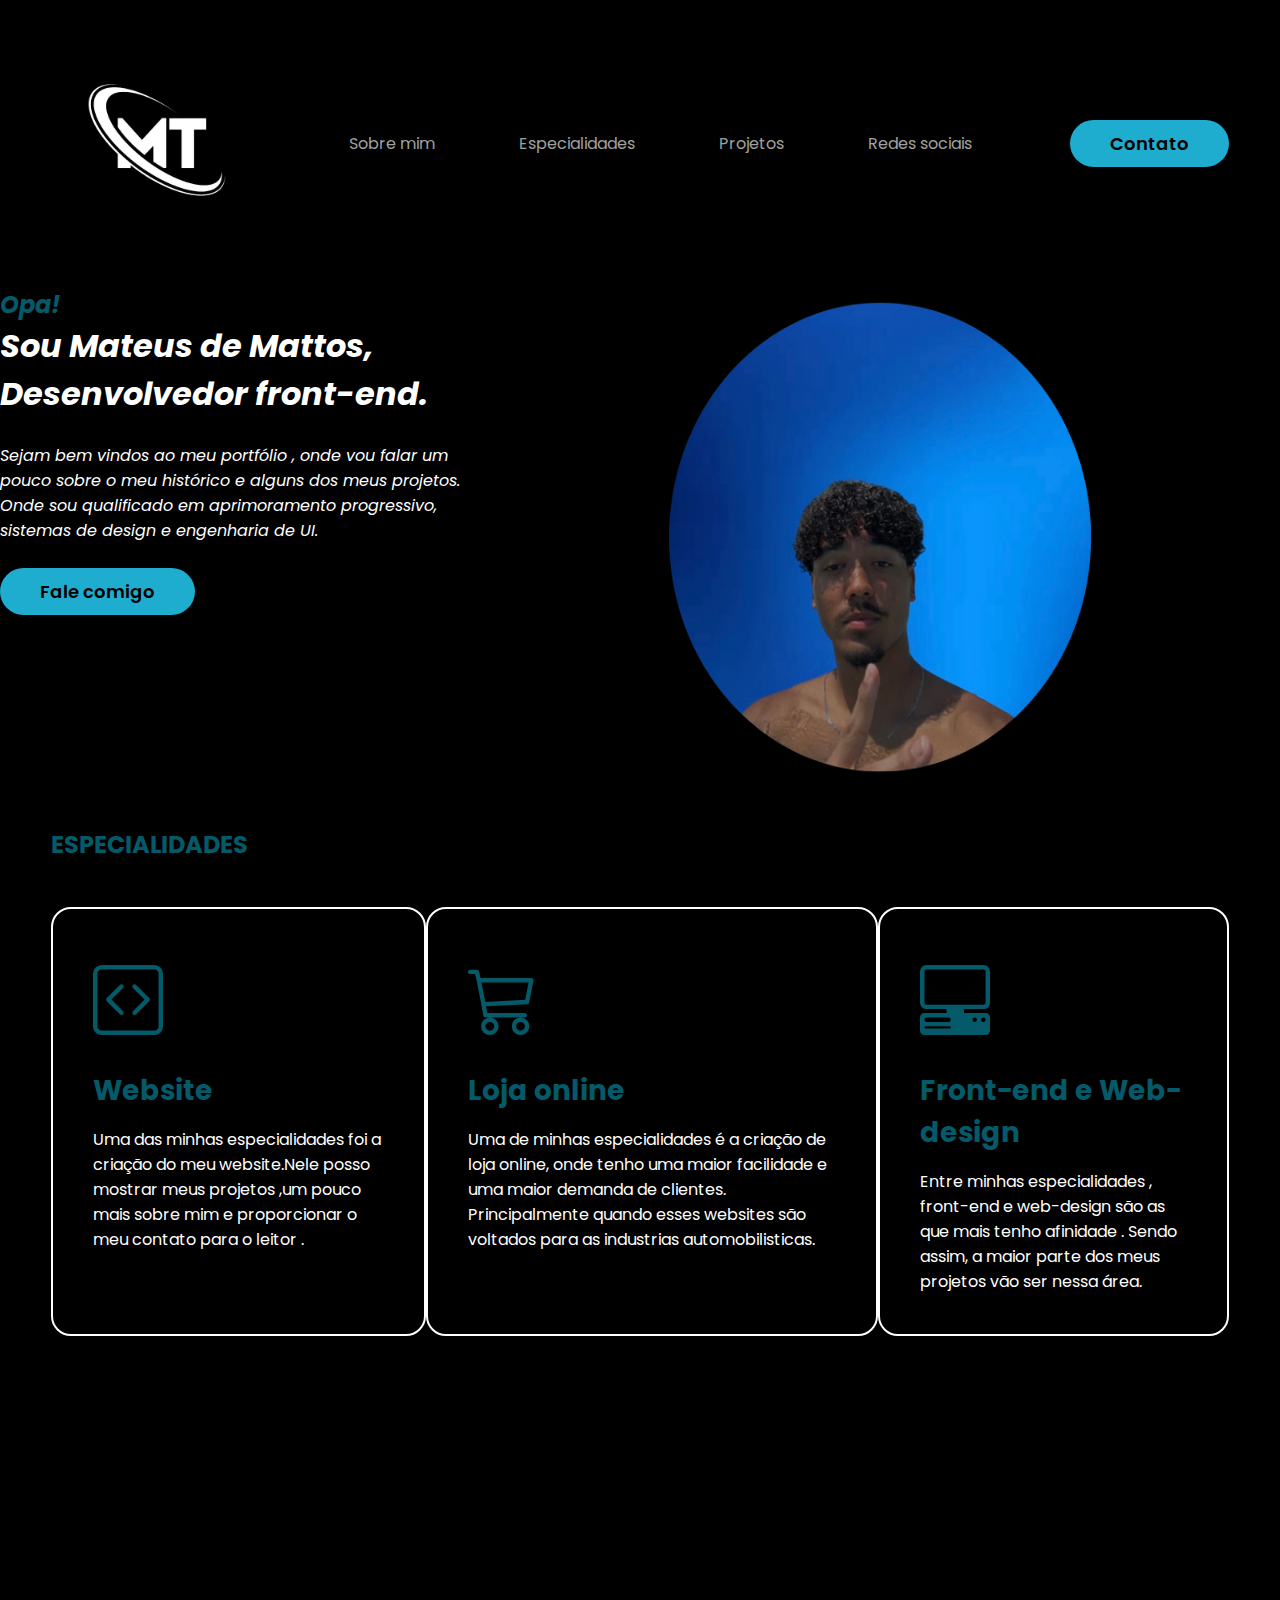
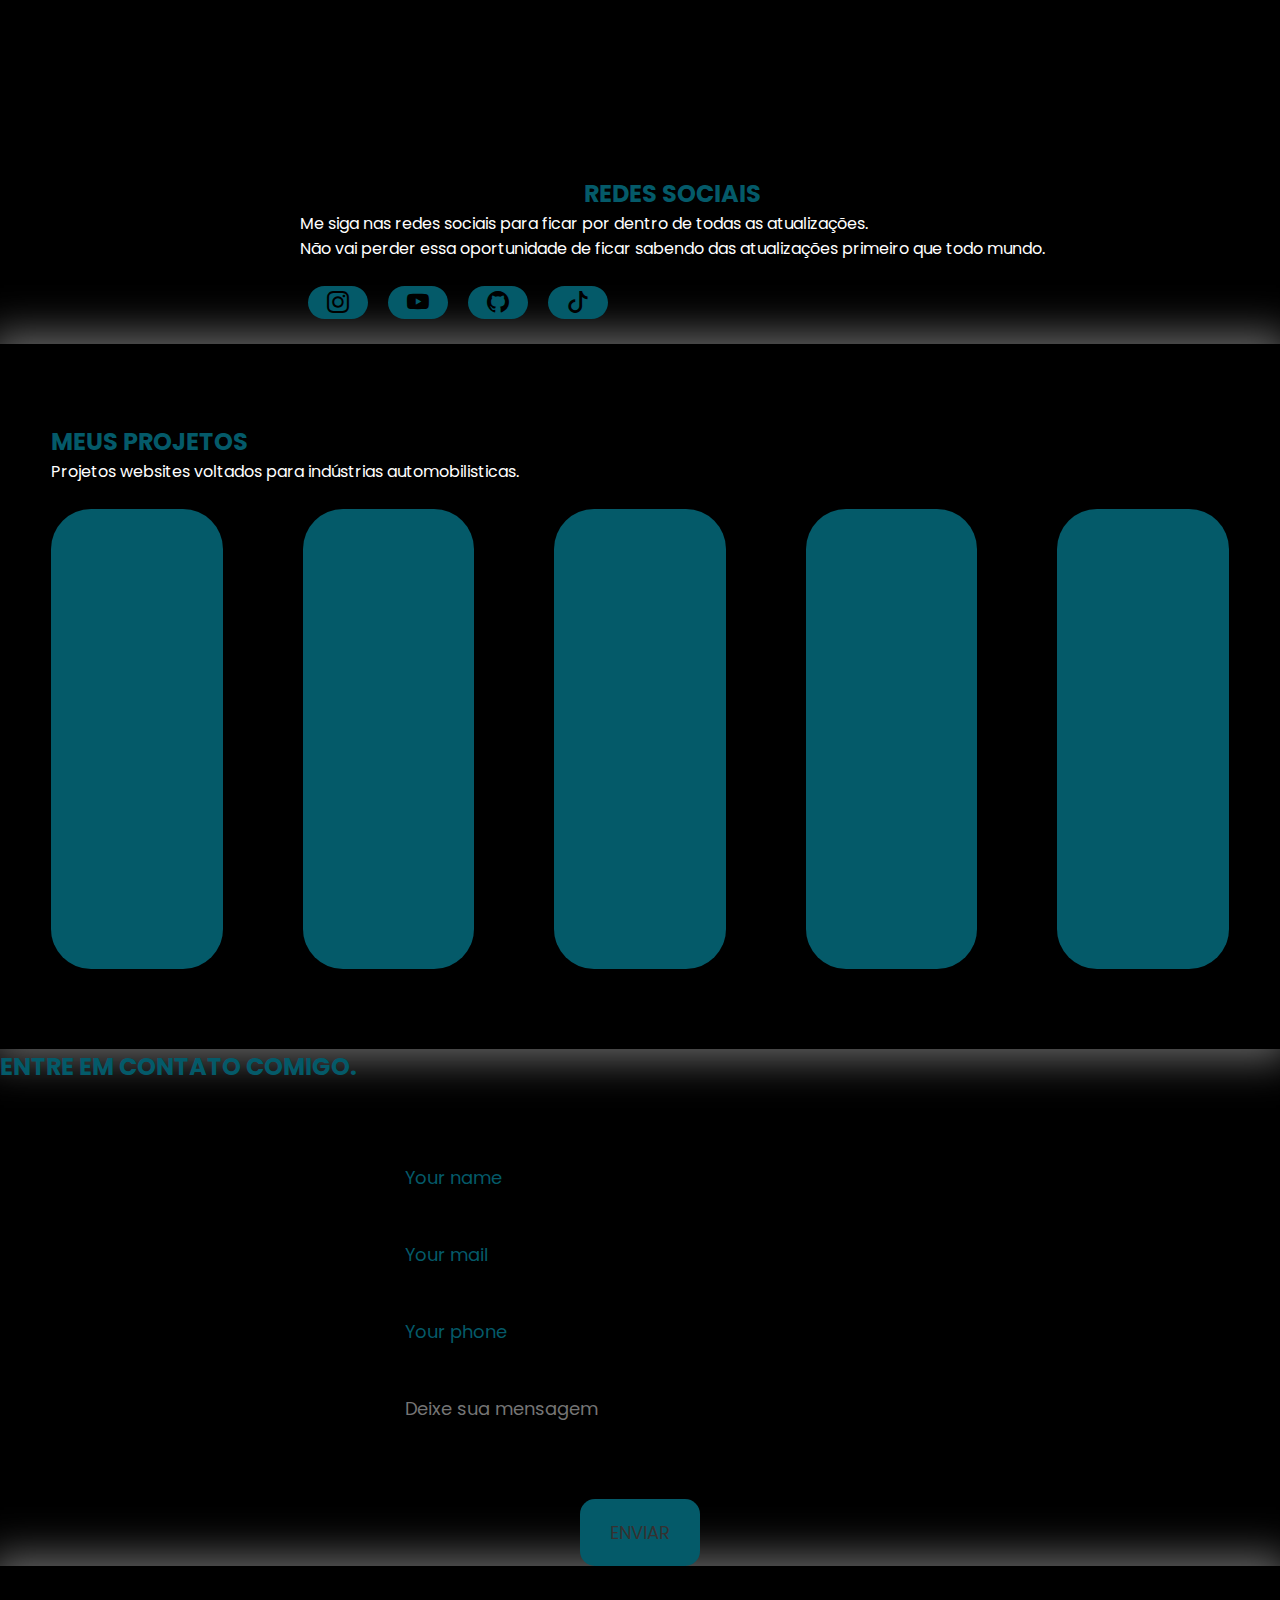
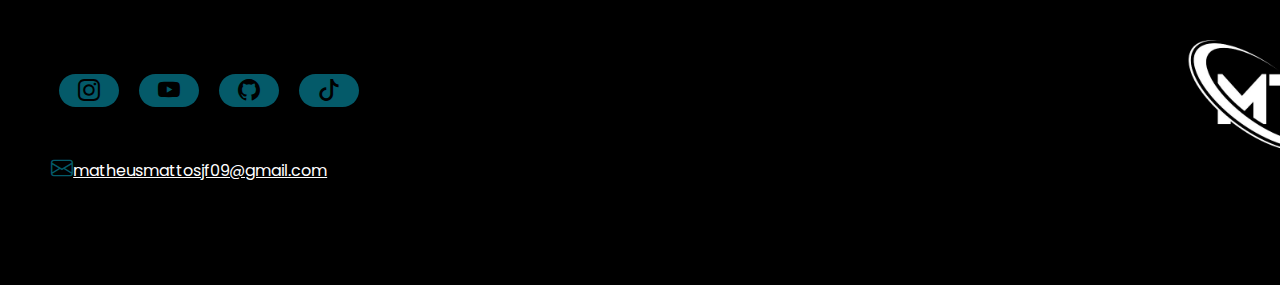
==== index.3.html @ c6d983d9 "pagina" ====
<!DOCTYPE html>
<html lang="pt-br">
<head>
    <meta charset="UTF-8">
    <meta name="viewport" content="width=device-width, initial-scale=1.0">
    <!-- GOOGLE FONTS -->
    <link rel="preconnect" href="https://fonts.googleapis.com">
    <link rel="preconnect" href="https://fonts.gstatic.com" crossorigin>
    <link href="https://fonts.googleapis.com/css2?family=Poppins:ital,wght@0,100;0,200;0,300;0,400;0,500;0,600;0,700;0,800;0,900;1,100;1,200;1,300;1,400;1,500;1,600;1,700;1,800;1,900&display=swap" rel="stylesheet">
    <!-- FIM GOOGLE FONTS -->
    <!--bootstrap icons-->
    <link rel="stylesheet" href="https://cdn.jsdelivr.net/npm/bootstrap-icons@1.11.3/font/bootstrap-icons.min.css">
    <!--fim bootstrap icons-->
    <link rel="stylesheet" href="style.css">
    <title>Portfólio</title>
</head>
<body>
    
    <header>
        <div class="interface">
            <div class="logo">
                <a href="index.html">
                    <img class="mtlogo" src="images/mt-logo-m-t-design-white-mt-letter-mt-letter-logo-design-initial-letter-mt-linked-circle-uppercase-monogram-logo-vector-removebg-preview.png" alt="Logo do MT">
                </a>
            </div><!--logo-->

            <nav class="menu-desktop">
                <ul>
                    <li><a href="index2.html">Sobre mim</a></li>
                    <li><a href="#">Especialidades</a></li>
                    <li><a href="#">Projetos</a></li>
                    <li><a href="#">Redes sociais</a></li>
                </ul>
            </nav>
            <div class="btn-contato">
                <a href="#">
                    <button>Contato</button>
                </a>
            </div><!--contato-->
        </div><!--interface-->
    </header>


    <main>
        <section class="topo do site">
           <div class="interface">
            <div class="flex">
                <div class="txt.topo-site">
                    <h2><i>Opa!</i></h2>
                    <h1><i> Sou Mateus de Mattos, Desenvolvedor front-end.</i></h1>
                    <br>
                    <p><i>Sejam bem vindos ao meu portfólio , onde vou falar um pouco sobre o meu histórico e alguns dos meus projetos. Onde sou qualificado em aprimoramento progressivo, sistemas de design e engenharia de UI.</i> </p>

                    <div class="btn-contato">
                        <a href="">
                            <br>
                            <button>Fale comigo</button>
                        </a>
                    </div>
                </div>

                <div class="img-topo-site">
                    <img src="images/Design_sem_nome__4_-ai-brush-removebg-rodgph8d.png" alt="fotinha do home">
                </div>
            </div>
           </div><!--interface-->
        </section><!--topo do site-->
        <section class="especialidades">
            <div class="interface">
                <h2>ESPECIALIDADES</h2>
                <div class="flex">
                    <div class="especialidades-box">
                        <i class="bi bi-code-square"></i>
                        <h3>Website</h3>
                        <p>Uma das minhas especialidades foi a criação do meu website.Nele posso mostrar meus projetos ,um pouco mais sobre mim e proporcionar o meu contato para o leitor .</p>
                    </div><!--especialidades-box-->
                    <div class="especialidades-box">
                        <i class="bi bi-cart3"></i>
                        <h3>Loja online</h3>
                        <p>Uma de minhas especialidades é a criação de loja online, onde tenho uma maior facilidade e uma maior demanda de clientes. Principalmente quando esses websites são voltados para as industrias automobilisticas.</p>
                    </div><!--especialidades-box-->
                    <div class="especialidades-box">
                        <i class="bi bi-pc-display-horizontal"></i>
                        <h3>Front-end e
                             Web-design</h3>
                        <p>Entre minhas especialidades , front-end e web-design são as que mais tenho afinidade . Sendo assim, a maior parte dos meus projetos vão ser nessa área.</p>
                    </div><!--especialidades-box-->
                </div><!--flex-->
            </div><!--interface-->
        </section><!--especialidades-->

        <section class="sobre">
            <div class="interface">
                <div class="flex">
                    <div class="txt-sobre">
                        <h2>REDES SOCIAIS</h2>
                        <p>Me siga nas redes sociais para ficar por dentro de todas as atualizações.</p>
                        <p>Não vai perder essa oportunidade de ficar sabendo das atualizações primeiro que todo mundo.</p>
                        <br>
                        <div class="btn-social">    
                    <a href="https://www.instagram.com/m_mattoz?igsh=MWZnMWI1MDJzYnZlOA=="><button><i class="bi bi-instagram"></i></button></a>
                    <a href="https://www.youtube.com/@crewskaters3361"><button><i class="bi bi-youtube"></i></button></a>
                    <a href="https://github.com/mtmattoz"><button><i class="bi bi-github"></i></button></a>
                    <a href="https://www.tiktok.com/@m_mattoz?_t=8mgoqb1yP4Q&_r=1"><button><i class="bi bi-tiktok"></i></button></a>
                     <br>
                    <br>
                </div>
                </div>
            </div><!--interface-->
        </section><!--sobre-->

        <section class="portfolio">
            <div class="interface">
                <h2>MEUS PROJETOS</h2>
                <p>Projetos websites voltados para indústrias automobilisticas.</p>
                <br>
                 <div class="flex">
                    <div class="img-port" style="background-image: url(images/por.png);">
                        <div class="overlay"><i>Porsche</i></div>
                    </div>
                    <div class="img-port" style="background-image: url(images/lambo.png);">
                        <div class="overlay"><i>Lamborghini</i></div>
                    </div>
                    <div class="img-port" style="background-image: url(images/dodge.png);">
                        <div class="overlay"><i>Dodge</i></div>
                    </div>
                    <div class="img-port" style="background-image: url(images/ferrari.png);">
                        <div class="overlay"><i>Ferrari</i></div>
                    </div>
                    <div class="img-port" style="background-image: url(images/maserati.png);">
                        <div class="overlay"><i>Maserati</i></div>
                    </div>
                 </div>
            </div><!--interface-->
        </section><!--portfolio-->


       
        <section class="formulario">
            <div class="interface">
                <h2 class="titulo">ENTRE EM CONTATO COMIGO.</h2>

                <form action="">
                    <input type="text" name="" id="" placeholder="Your name" required>
                    <input type="text" name="" id="" placeholder="Your mail" required>
                    <input type="text" name="" id="" placeholder="Your phone">
                    <textarea name="" id="" placeholder="Deixe sua mensagem"></textarea>
                    <div class="btn-enviar"><input type="submit" value="ENVIAR"></div>
                </form>
            </div><!--interface-->
        </section> 
    </main>
    
    <footer>
        <div class="interface">
            <div class="line-footer">
                <div class="flex">
                <div class="logo-footer">
                    <img class="mtlogoo" src="images/mt-logo-m-t-design-white-mt-letter-mt-letter-logo-design-initial-letter-mt-linked-circle-uppercase-monogram-logo-vector-removebg-preview.png" alt="">
                </div>
            </div><!--logo-footer-->
           <div class="mtzn">
            <div class="btn-social">    
                <a href="https://www.instagram.com/m_mattoz?igsh=MWZnMWI1MDJzYnZlOA=="><button><i class="bi bi-instagram"></i></button></a>
                <a href="https://www.youtube.com/@crewskaters3361"><button><i class="bi bi-youtube"></i></button></a>
                <a href="https://github.com/mtmattoz"><button><i class="bi bi-github"></i></button></a>
                <a href="https://www.tiktok.com/@m_mattoz?_t=8mgoqb1yP4Q&_r=1"><button><i class="bi bi-tiktok"></i></button></a>
                 <br>
                <br>
            </div>
        </div>
            <div class="line-footer borda">
                <p> <i class="bi bi-envelope"></i><a href="mailto:matheusmattosjf09@gmail.com">matheusmattosjf09@gmail.com</a></p>
            </div><!--line-footer-->
        </div>
    </div>
    </footer>

</body>
</html>
---- style.css ----
/* ESTILO GERAL */
*{
    margin: 0;
    padding: 0;
    box-sizing: border-box;
    font-family: "Poppins", sans-serif;
}

body{
    background-color: black;
    height: 100vh;
}

.interface{
    max-width: 1280px;
    margin: 0 auto;
}

.flex{
    display: flex;
}
/* ESTILO DO CABEÇARIO */
header{
    padding: 40px 4%;
}
header > .interface{
    display: flex;
    align-items: center;
    justify-content: space-between;
}

header a{
    color: #a1a1a1;
    text-decoration: none;
    display: inline-block;
    transition: .2s;
}

header a:hover{
color: #fff;
transform: scale(1.05);
}
header nav ul{
    list-style-type: none;
}
header nav li{
display: inline-block;
padding: 0 40px;
}

 .btn-contato button{
padding: 10px 40px;
font-size: 18px;
font-weight: 600;
background-color: #1eaccf;
border: 0;
border-radius: 30px;
cursor: pointer;
transition: .2s;
}

 .btn-contato button:hover{
    box-shadow: 0px 0px 8px #045a69;
    transform: scale(1.05);
}
/* ESTILO DO TOPO DO SITE */

section.topo-do-site{
    padding: 40px 4%;
}

section.topo-do-site .flex{
    align-items: center;
    justify-content: center;
    gap: 90px;
}


h1{
    color: #fff;
}

p{
    color: #fff;
}
.mtlogo {
    height: 200px;
    width: 200px;
    position: relative;
    animation:flutuar 2s ease-in-out infinite alternate ;
} 

img{
    height: 500px;
    width: 800px;
    top: 70%;
    float: right;
}




@keyframes flutuar{
    0%{
        top: 0;
    }
    100%{
        top: 30px;
    }
}
h2{
    color: #045a69;
}
h3{
    color:#045a69;
   
}
/* estilos das especialidades */
section.especialidades{
    padding: 40px 4%;
    

}
section.especialidades.flex{
    gap: 60px;
}

.especialidades .especialidades-box{
    color: #fff;
    padding: 40px;
    border: 2px solid #fff;
    border-radius: 20px;
    margin-top: 45px;

}

.especialidades .especialidades-box i{
    font-size: 70px;
    color: #045a69;

}

.especialidades .especialidades-box h3{
    font-size:28px ;
    margin: 15px 0;
}

.btn-social button{
    width: 60px;
    right: 60px;
    border-radius: 30px;
    border: 0;
    background-color: #045a69;
    font-size: 22px;
    cursor: pointer;
    margin: 0 8px;
}
 button:hover{
    box-shadow: 0px 0px 8px #045a69;
    transform: scale(1.05);
}

.txt-sobre h2{
    text-align: center;
}

.txt-sobre p{
    align-items: center;
}

.interface .txt-sobre{
    margin-top: 400px;
    margin-left:300px ;  
}

.interface 

/* estilo do formulario de contato */
section.formulario{
    padding: 80px 4%;

}

form{
    max-width: 500px;
    margin: 0 auto;
    display: flex;
    justify-content: center;
    flex-direction: column;
    gap: 10px;
margin-top: 60px;
}

form input,form textarea{
    width: 100%;
    background-color: rgba(0, 0, 0, 0.5);
    border: 0;
    outline: 0;
    padding: 20px 15px;
    border-radius: 15px;
    color: #fff;
    font-size: 18px;
    
}

form input::placeholder{
    color: #045a69;
}

form textarea{
    resize: none;
    max-height: 200px;

}

form .btn-enviar{
    margin-top: 20px;
    text-align: center;
}

form .btn-enviar input{
    width: 120px;
    background-color: #045a69;
    color: rgb(54, 49, 49);
    font-weight: 400px;
    cursor: pointer;
}

/* estilo do portfolio */
section.portfolio{
    padding: 80px 4%;
    box-shadow: 0 0 40px 10px #ffffff69;
}
section.portfolio .flex{
     gap: 80px;
}
.img-port{
    width: 360px;
    height: 460px;
    background-color: #045a69;
    background-size: cover;
    background-position: 100% 0;
    cursor: pointer;
    border-radius: 40px;
    position: relative;
}
.img-port:hover{
    background-position: 100% 100%;
}
.overlay{
    position: absolute;
    top: 0;
    left: 0;
    width: 100%;
    height: 100%;
   background-color: #000000da;
    border-radius: 40px;
    display: flex;
    align-items: center;
    justify-content: center;
    font-size: 24px;
    font-weight: 600px;
    color: #fff;
    opacity: 0;
    transition: .5s;
}
.overlay:hover{
    opacity: 1;
}

.logo-footer .mtlogoo {
    height: 200px;
    width: 200px;
    margin-top: -50px;
    margin-left: 1100px;
} 

/* estilo do rodape */

footer{
    padding: 60px 4%;
    box-shadow: 0 0 40px 10px #ffffff69;
}

footer .line-footer p i{
    color: #045a69;
    font-size: 22px;

}

footer .line-footer p a{
    color: #fff;
}
footer .flex{
    justify-content: space-between;
    
}

.mtzn{
    margin-top: -122px;
}
footer .line-footer{
    padding: 20px 0;
    border-bottom: #045a69;
   
}
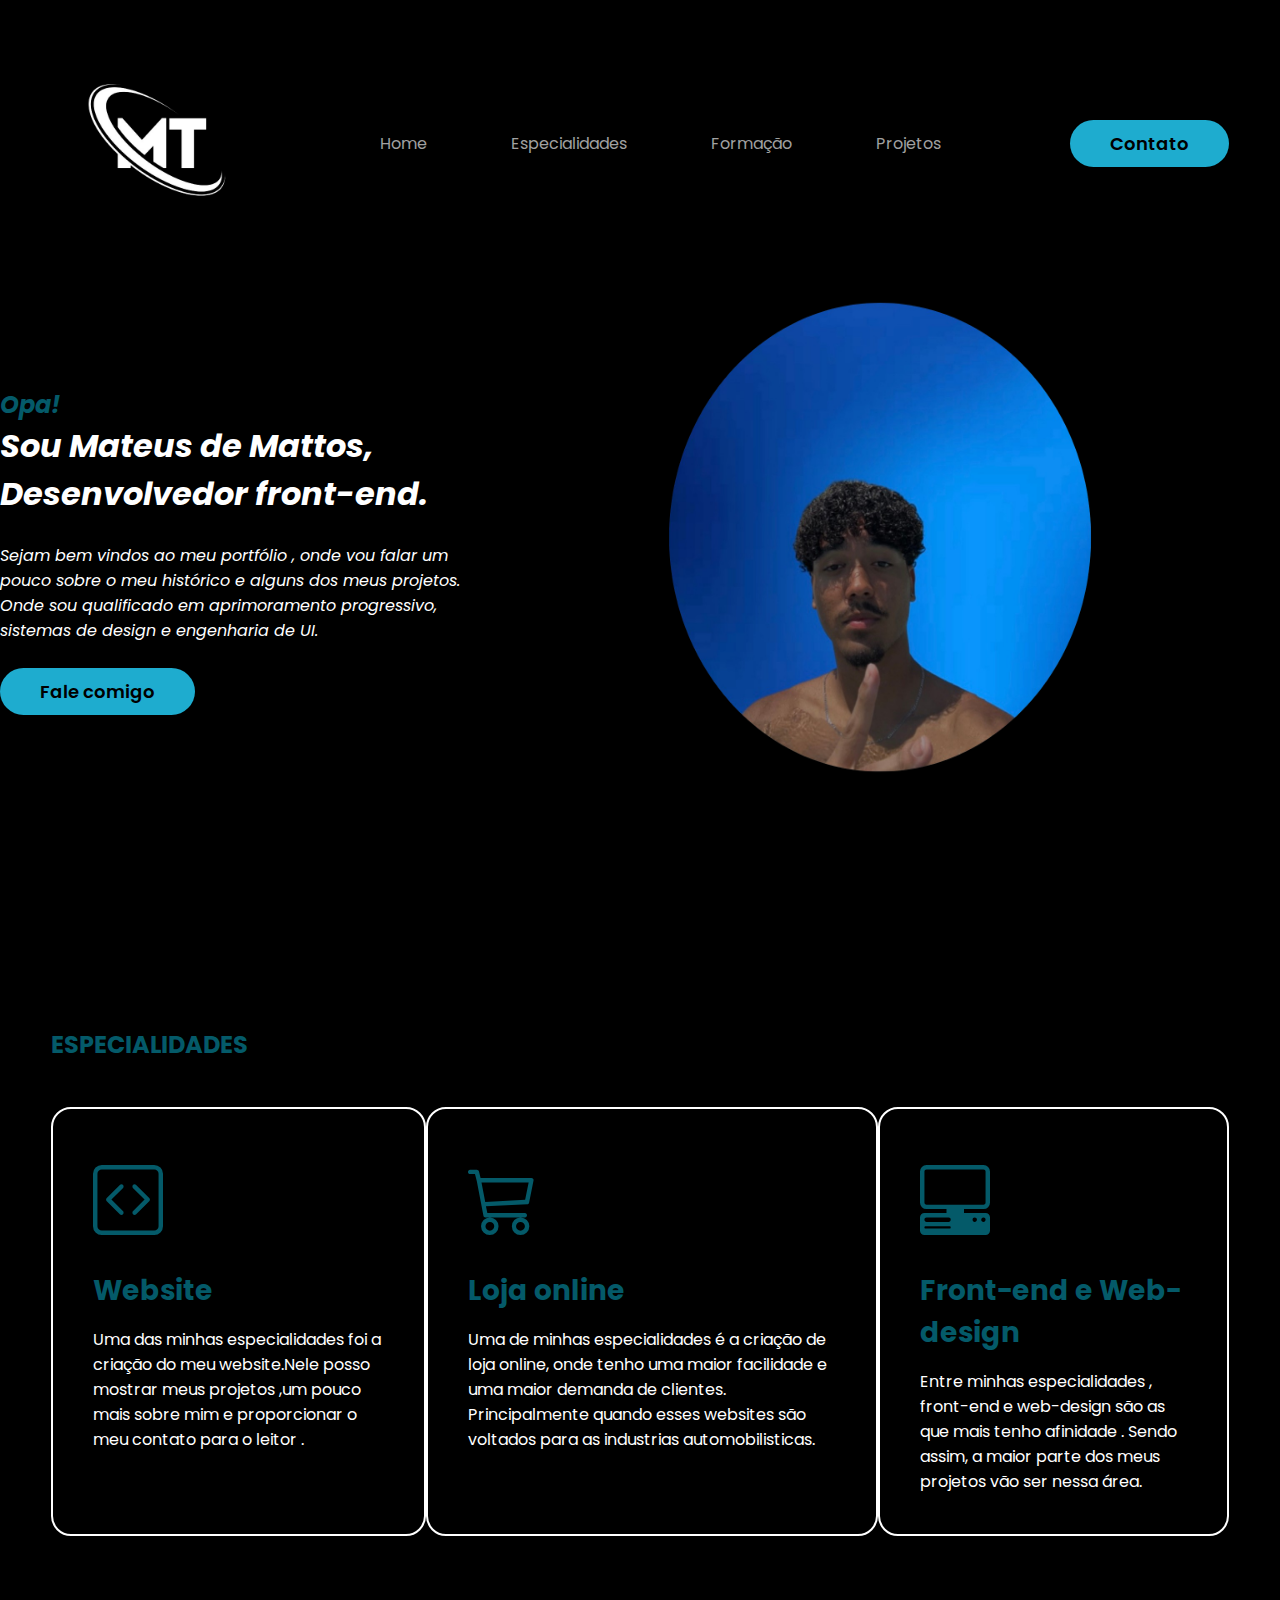
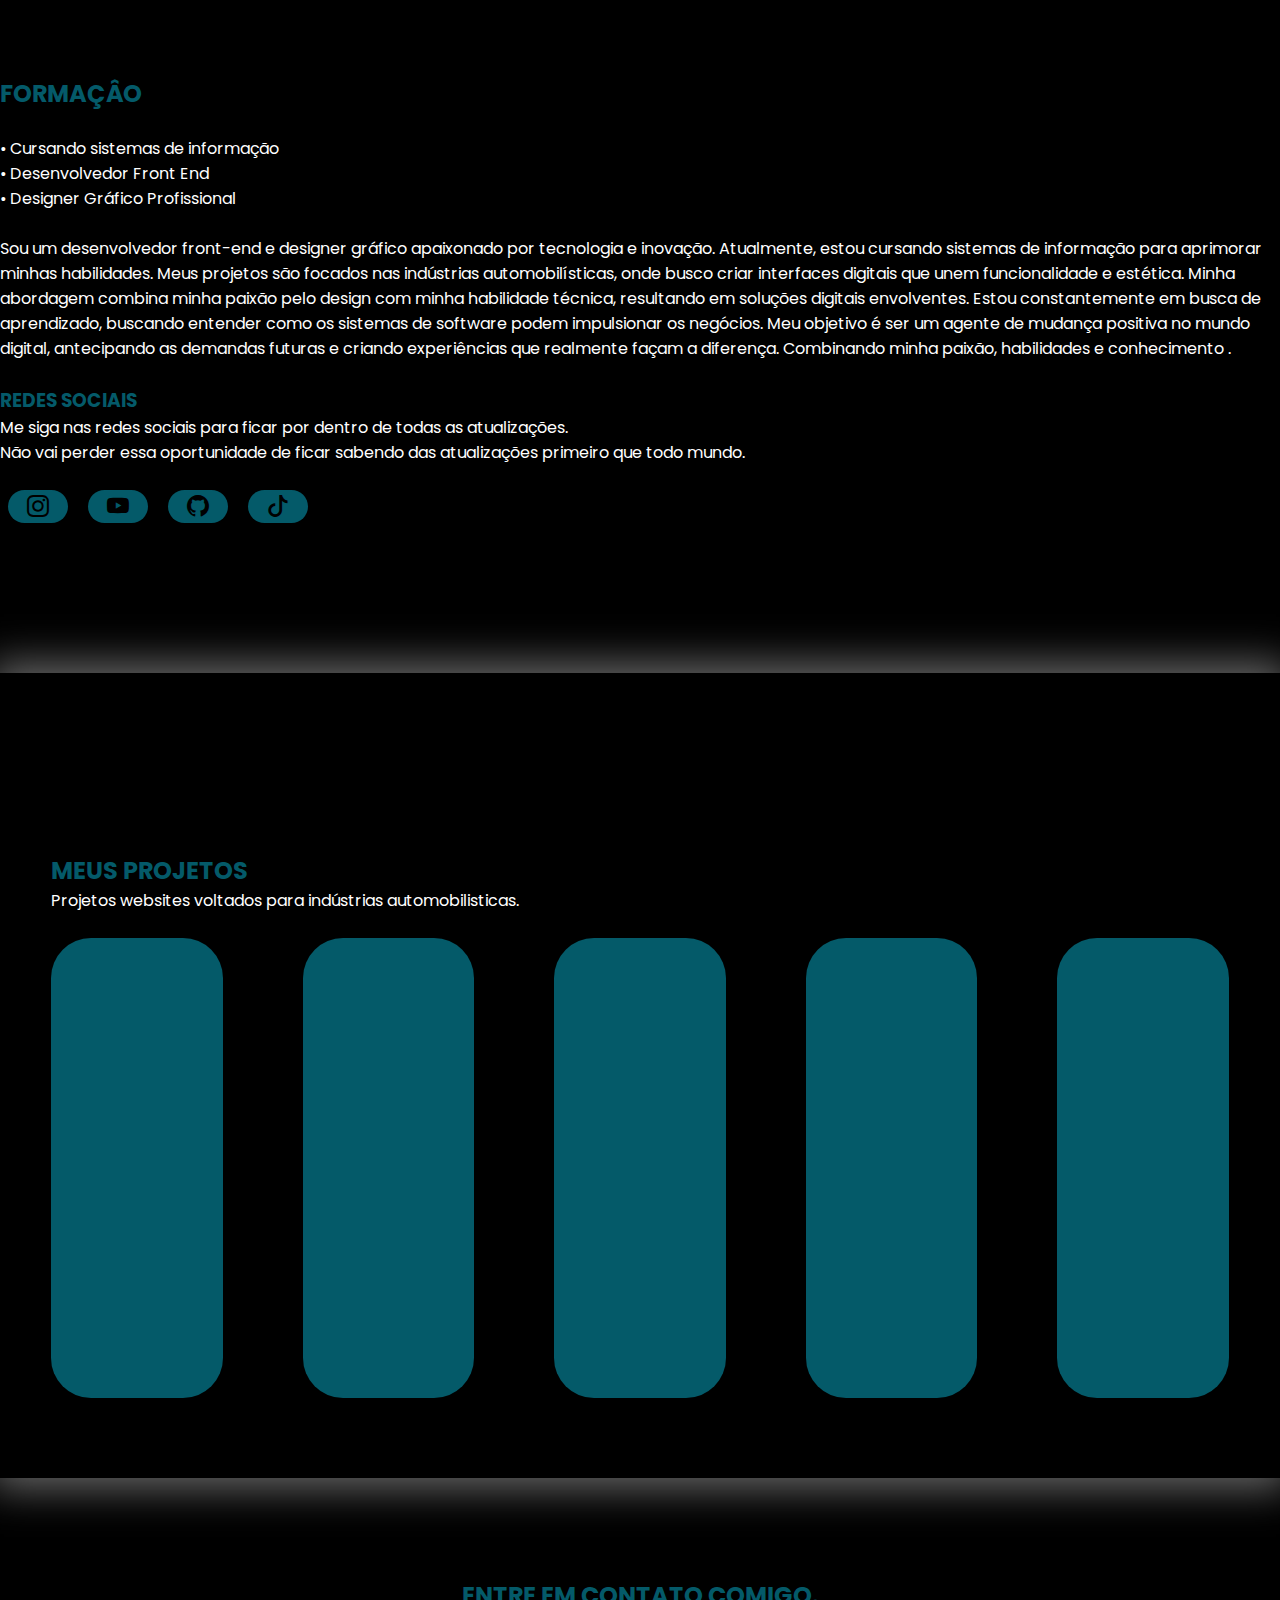
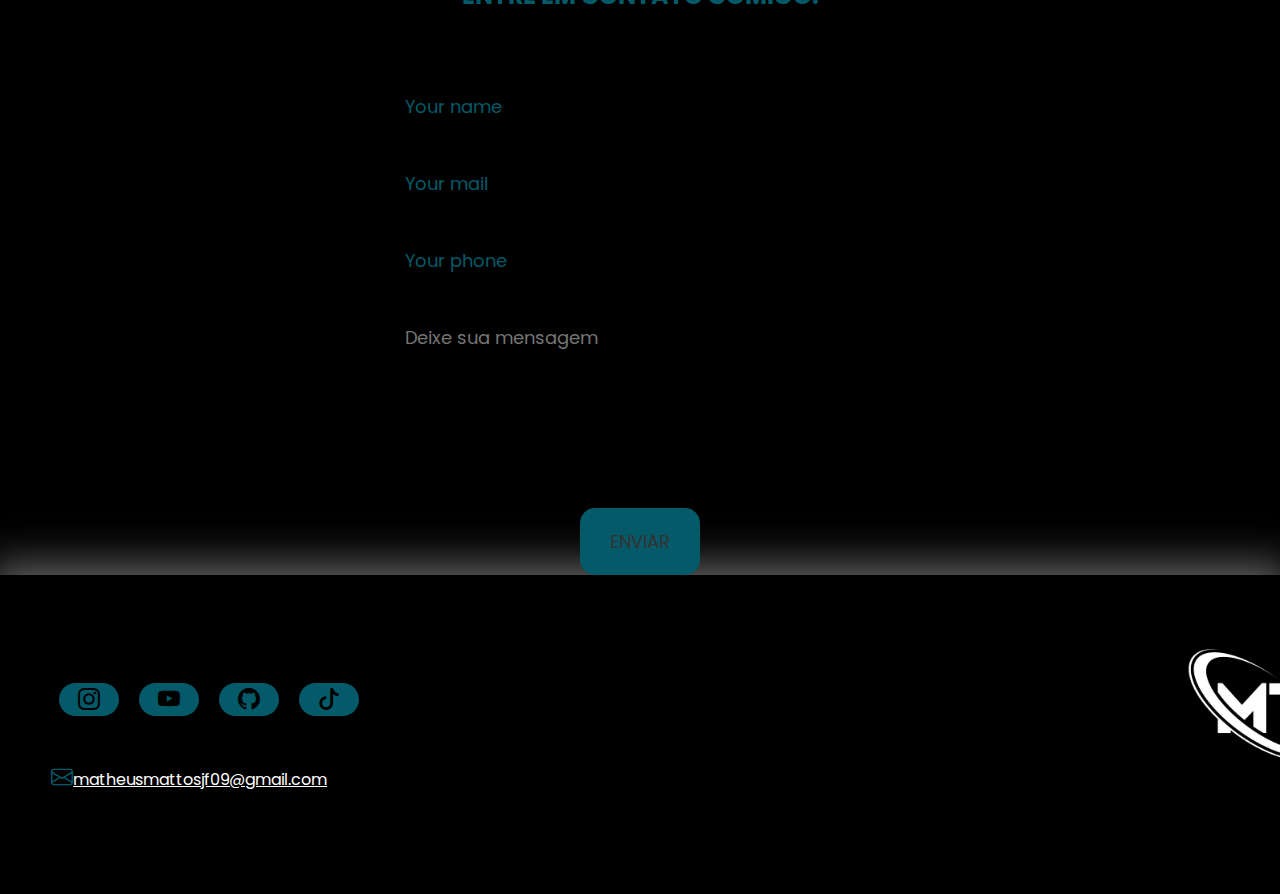
==== commit 2e7ac69a: "portfolio" ====
--- a/index.3.html
+++ b/index.3.html
@@ -19,30 +19,45 @@
     <header>
         <div class="interface">
             <div class="logo">
-                <a href="index.html">
+                <a href="#">
                     <img class="mtlogo" src="images/mt-logo-m-t-design-white-mt-letter-mt-letter-logo-design-initial-letter-mt-linked-circle-uppercase-monogram-logo-vector-removebg-preview.png" alt="Logo do MT">
                 </a>
             </div><!--logo-->
 
             <nav class="menu-desktop">
                 <ul>
-                    <li><a href="index2.html">Sobre mim</a></li>
-                    <li><a href="#">Especialidades</a></li>
-                    <li><a href="#">Projetos</a></li>
-                    <li><a href="#">Redes sociais</a></li>
+
+                <li class="nav-item">
+                    <a class="nav-link active" aria-curent="page" href="#Sobre">Home</a>
+                </li>
+                <li class="nav-item">
+                    <a class="nav-link active" aria-curent="page" href="#especialidades">Especialidades</a>
+                </li>
+                <li class="nav-item">
+                    <a class="nav-link active" aria-curent="page" href="#for">Formação</a>
+                </li>
+                <li class="nav-item">
+                    <a class="nav-link active" aria-curent="page" href="#projetos"> Projetos</a>
+                </li>
+                
                 </ul>
             </nav>
+         
+        
+
+            <section class="contato">
             <div class="btn-contato">
-                <a href="#">
-                    <button>Contato</button>
+                <a class="nav-link active" aria-curent="page" href="#fale">
+                    <button >Contato</button>
                 </a>
             </div><!--contato-->
         </div><!--interface-->
     </header>
+</section>
 
 
     <main>
-        <section class="topo do site">
+        <section class="topo do site" id="Sobre">
            <div class="interface">
             <div class="flex">
                 <div class="txt.topo-site">
@@ -50,14 +65,16 @@
                     <h1><i> Sou Mateus de Mattos, Desenvolvedor front-end.</i></h1>
                     <br>
                     <p><i>Sejam bem vindos ao meu portfólio , onde vou falar um pouco sobre o meu histórico e alguns dos meus projetos. Onde sou qualificado em aprimoramento progressivo, sistemas de design e engenharia de UI.</i> </p>
-
+ 
+                   
                     <div class="btn-contato">
-                        <a href="">
+                        <a class="nav-link active" aria-curent="page" href="#fale">
                             <br>
                             <button>Fale comigo</button>
                         </a>
                     </div>
                 </div>
+            
 
                 <div class="img-topo-site">
                     <img src="images/Design_sem_nome__4_-ai-brush-removebg-rodgph8d.png" alt="fotinha do home">
@@ -65,8 +82,12 @@
             </div>
            </div><!--interface-->
         </section><!--topo do site-->
-        <section class="especialidades">
-            <div class="interface">
+        <section class="especialidades" id="especialidades">
+            <div class="interface">
+                <br>
+                <br>
+                <br>
+                <br>
                 <h2>ESPECIALIDADES</h2>
                 <div class="flex">
                     <div class="especialidades-box">
@@ -89,27 +110,41 @@
             </div><!--interface-->
         </section><!--especialidades-->
 
-        <section class="sobre">
+        <section class="sobre" id="for">
             <div class="interface">
                 <div class="flex">
                     <div class="txt-sobre">
-                        <h2>REDES SOCIAIS</h2>
-                        <p>Me siga nas redes sociais para ficar por dentro de todas as atualizações.</p>
+                        <h2>FORMAÇÂO</h2>
+                        <br>
+                        <p>• Cursando sistemas de informação</p>
+                        <p>• Desenvolvedor Front End</p>
+                        <p>• Designer Gráfico Profissional</p>
+                        <br>
+                         <p> Sou um desenvolvedor front-end e designer gráfico apaixonado por tecnologia e inovação. Atualmente, estou cursando sistemas de informação para aprimorar minhas habilidades. Meus projetos são focados nas indústrias automobilísticas, onde busco criar interfaces digitais que unem funcionalidade e estética. Minha abordagem combina minha paixão pelo design com minha habilidade técnica, resultando em soluções digitais envolventes. Estou constantemente em busca de aprendizado, buscando entender como os sistemas de software podem impulsionar os negócios. Meu objetivo é ser um agente de mudança positiva no mundo digital, antecipando as demandas futuras e criando experiências que realmente façam a diferença. Combinando minha paixão, habilidades e conhecimento .</p>
+                       <br>
+                         <h3>REDES SOCIAIS</h3>
+                         
+                         <p>Me siga nas redes sociais para ficar por dentro de todas as atualizações.</p>
                         <p>Não vai perder essa oportunidade de ficar sabendo das atualizações primeiro que todo mundo.</p>
-                        <br>
+                       <br>
                         <div class="btn-social">    
-                    <a href="https://www.instagram.com/m_mattoz?igsh=MWZnMWI1MDJzYnZlOA=="><button><i class="bi bi-instagram"></i></button></a>
-                    <a href="https://www.youtube.com/@crewskaters3361"><button><i class="bi bi-youtube"></i></button></a>
-                    <a href="https://github.com/mtmattoz"><button><i class="bi bi-github"></i></button></a>
-                    <a href="https://www.tiktok.com/@m_mattoz?_t=8mgoqb1yP4Q&_r=1"><button><i class="bi bi-tiktok"></i></button></a>
+                    <a href="https://www.instagram.com/m_mattoz?igsh=MWZnMWI1MDJzYnZlOA=="  target="_blank"><button><i class="bi bi-instagram"></i></button></a>
+                    <a href="https://www.youtube.com/@crewskaters3361" target="_blank"><button><i class="bi bi-youtube"></i></button></a>
+                    <a href="https://github.com/mtmattoz" target="_blank"><button><i class="bi bi-github"></i></button></a>
+                    <a href="https://www.tiktok.com/@m_mattoz?_t=8mgoqb1yP4Q&_r=1" target="_blank"><button><i class="bi bi-tiktok"></i></button></a>
                      <br>
                     <br>
+                    <br>
+                    <br>
+                    <br>
+                    <br>
+                    <br>
                 </div>
                 </div>
             </div><!--interface-->
         </section><!--sobre-->
 
-        <section class="portfolio">
+        <section class="portfolio" id="projetos">
             <div class="interface">
                 <h2>MEUS PROJETOS</h2>
                 <p>Projetos websites voltados para indústrias automobilisticas.</p>
@@ -136,7 +171,7 @@
 
 
        
-        <section class="formulario">
+        <section class="formulario" id="fale" >
             <div class="interface">
                 <h2 class="titulo">ENTRE EM CONTATO COMIGO.</h2>
 
@@ -152,7 +187,7 @@
     </main>
     
     <footer>
-        <div class="interface">
+        <div class="interface" >
             <div class="line-footer">
                 <div class="flex">
                 <div class="logo-footer">
@@ -161,10 +196,10 @@
             </div><!--logo-footer-->
            <div class="mtzn">
             <div class="btn-social">    
-                <a href="https://www.instagram.com/m_mattoz?igsh=MWZnMWI1MDJzYnZlOA=="><button><i class="bi bi-instagram"></i></button></a>
-                <a href="https://www.youtube.com/@crewskaters3361"><button><i class="bi bi-youtube"></i></button></a>
-                <a href="https://github.com/mtmattoz"><button><i class="bi bi-github"></i></button></a>
-                <a href="https://www.tiktok.com/@m_mattoz?_t=8mgoqb1yP4Q&_r=1"><button><i class="bi bi-tiktok"></i></button></a>
+                <a href="https://www.instagram.com/m_mattoz?igsh=MWZnMWI1MDJzYnZlOA==" target="_blank"><button><i class="bi bi-instagram"></i></button></a>
+                <a href="https://www.youtube.com/@crewskaters3361" target="_blank"><button><i class="bi bi-youtube"></i></button></a>
+                <a href="https://github.com/mtmattoz" target="_blank"><button><i class="bi bi-github"></i></button></a>
+                <a href="https://www.tiktok.com/@m_mattoz?_t=8mgoqb1yP4Q&_r=1" target="_blank"><button><i class="bi bi-tiktok"></i></button></a>
                  <br>
                 <br>
             </div>
--- a/style.css
+++ b/style.css
@@ -159,18 +159,10 @@
     box-shadow: 0px 0px 8px #045a69;
     transform: scale(1.05);
 }
-
-.txt-sobre h2{
-    text-align: center;
-}
-
-.txt-sobre p{
-    align-items: center;
-}
-
-.interface .txt-sobre{
-    margin-top: 400px;
-    margin-left:300px ;  
+j
+.interface .txt-sobre, h2{
+    margin-top: 100px;
+    
 }
 
 .interface 
@@ -216,6 +208,7 @@
 form .btn-enviar{
     margin-top: 20px;
     text-align: center;
+    margin-top: 100px;
 }
 
 form .btn-enviar input{
@@ -224,6 +217,7 @@
     color: rgb(54, 49, 49);
     font-weight: 400px;
     cursor: pointer;
+   
 }
 
 /* estilo do portfolio */
@@ -305,3 +299,9 @@
    
 }
 
+.formulario .titulo{
+    text-align: center;
+    margin-top: 100px;
+    
+}
+
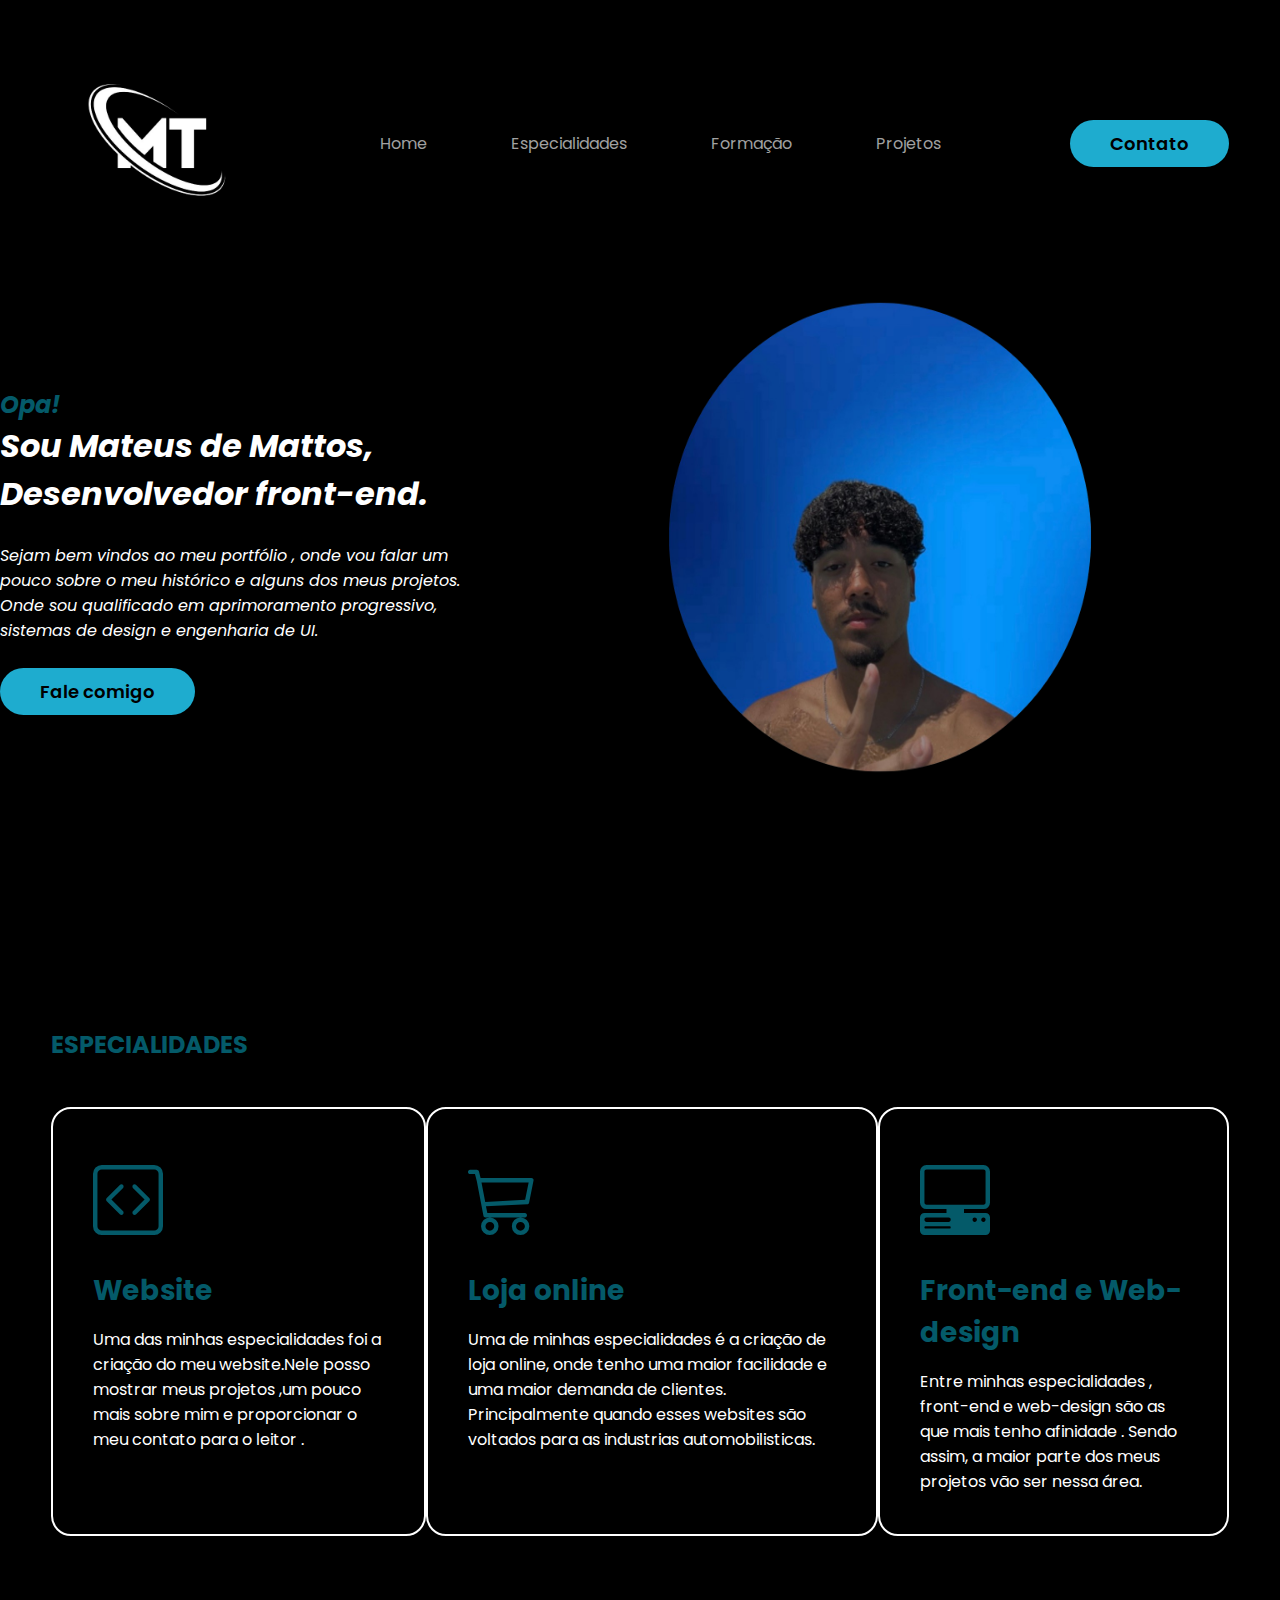
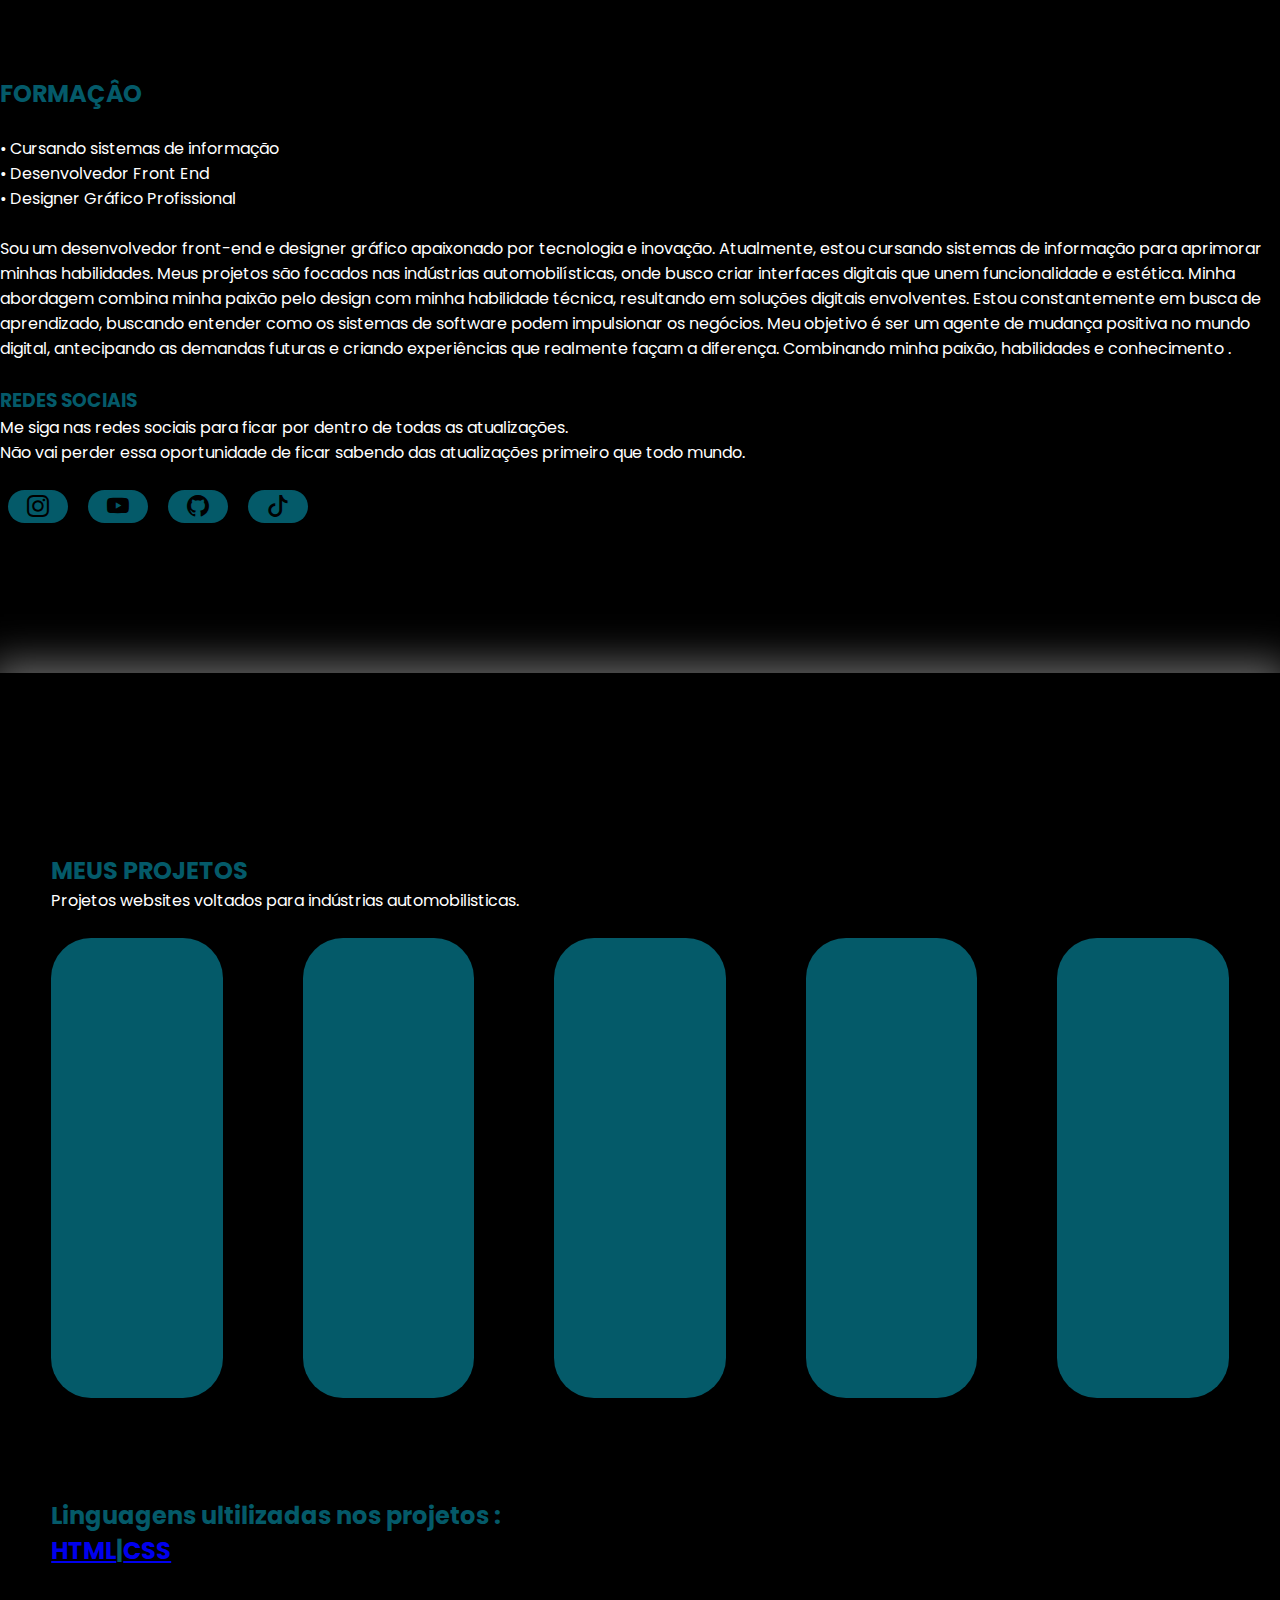
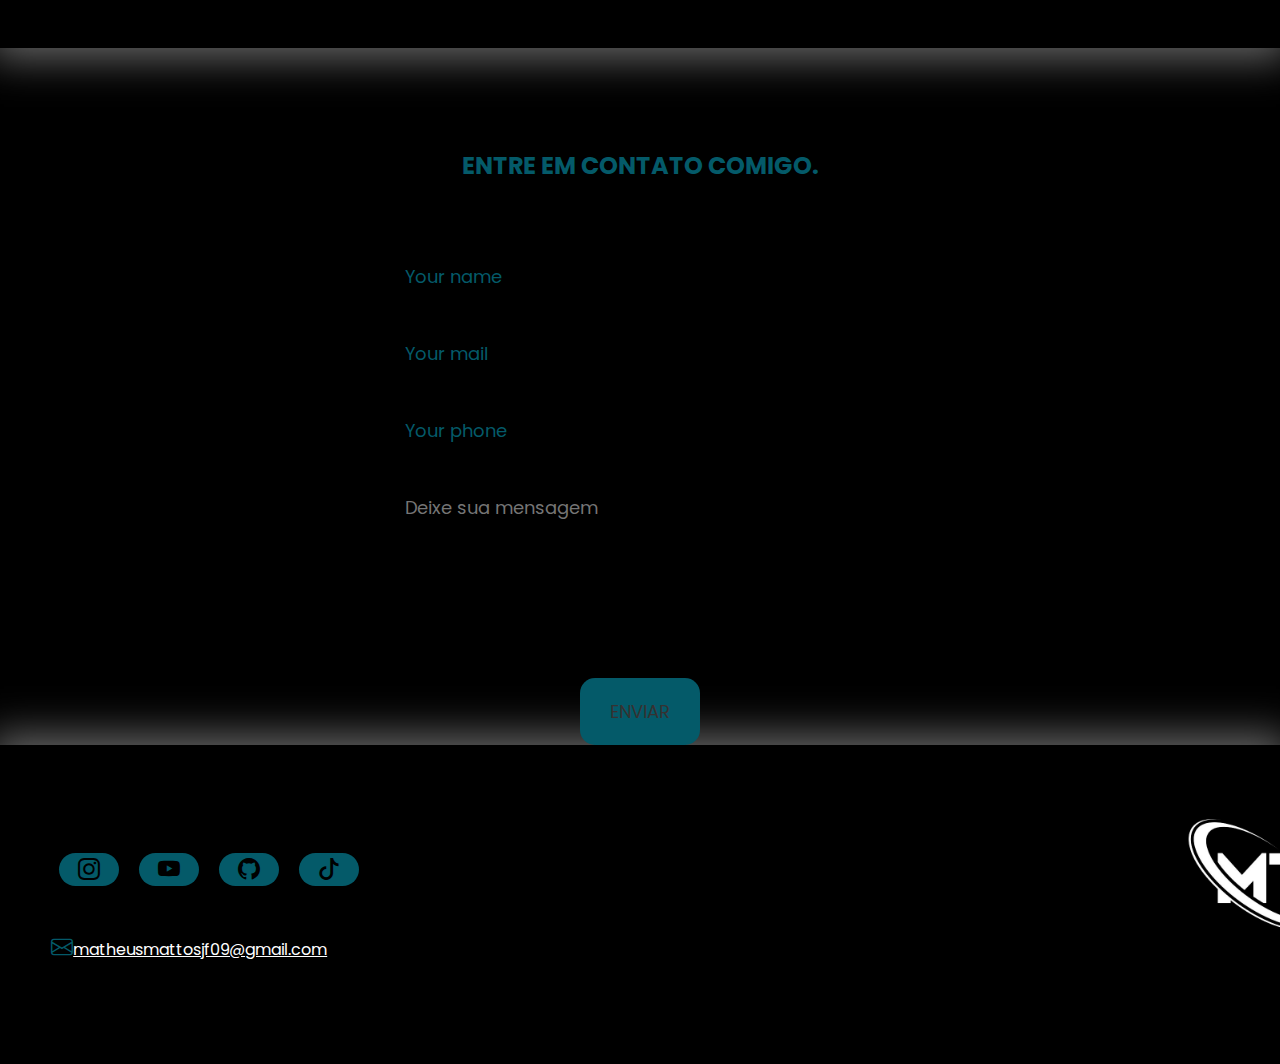
==== commit 5b32881c: "portifólio atualizado" ====
--- a/index.3.html
+++ b/index.3.html
@@ -25,6 +25,7 @@
             </div><!--logo-->
 
             <nav class="menu-desktop">
+
                 <ul>
 
                 <li class="nav-item">
@@ -166,8 +167,12 @@
                         <div class="overlay"><i>Maserati</i></div>
                     </div>
                  </div>
-            </div><!--interface-->
+                 
+            </div><!--interface-->
+            <h2>Linguagens ultilizadas nos projetos :
+          <br> <a href="html.html">HTML</a>|<a href="css.html">CSS</a></H2>
         </section><!--portfolio-->
+       
 
 
        
@@ -212,4 +217,4 @@
     </footer>
 
 </body>
-</html>+</html>
